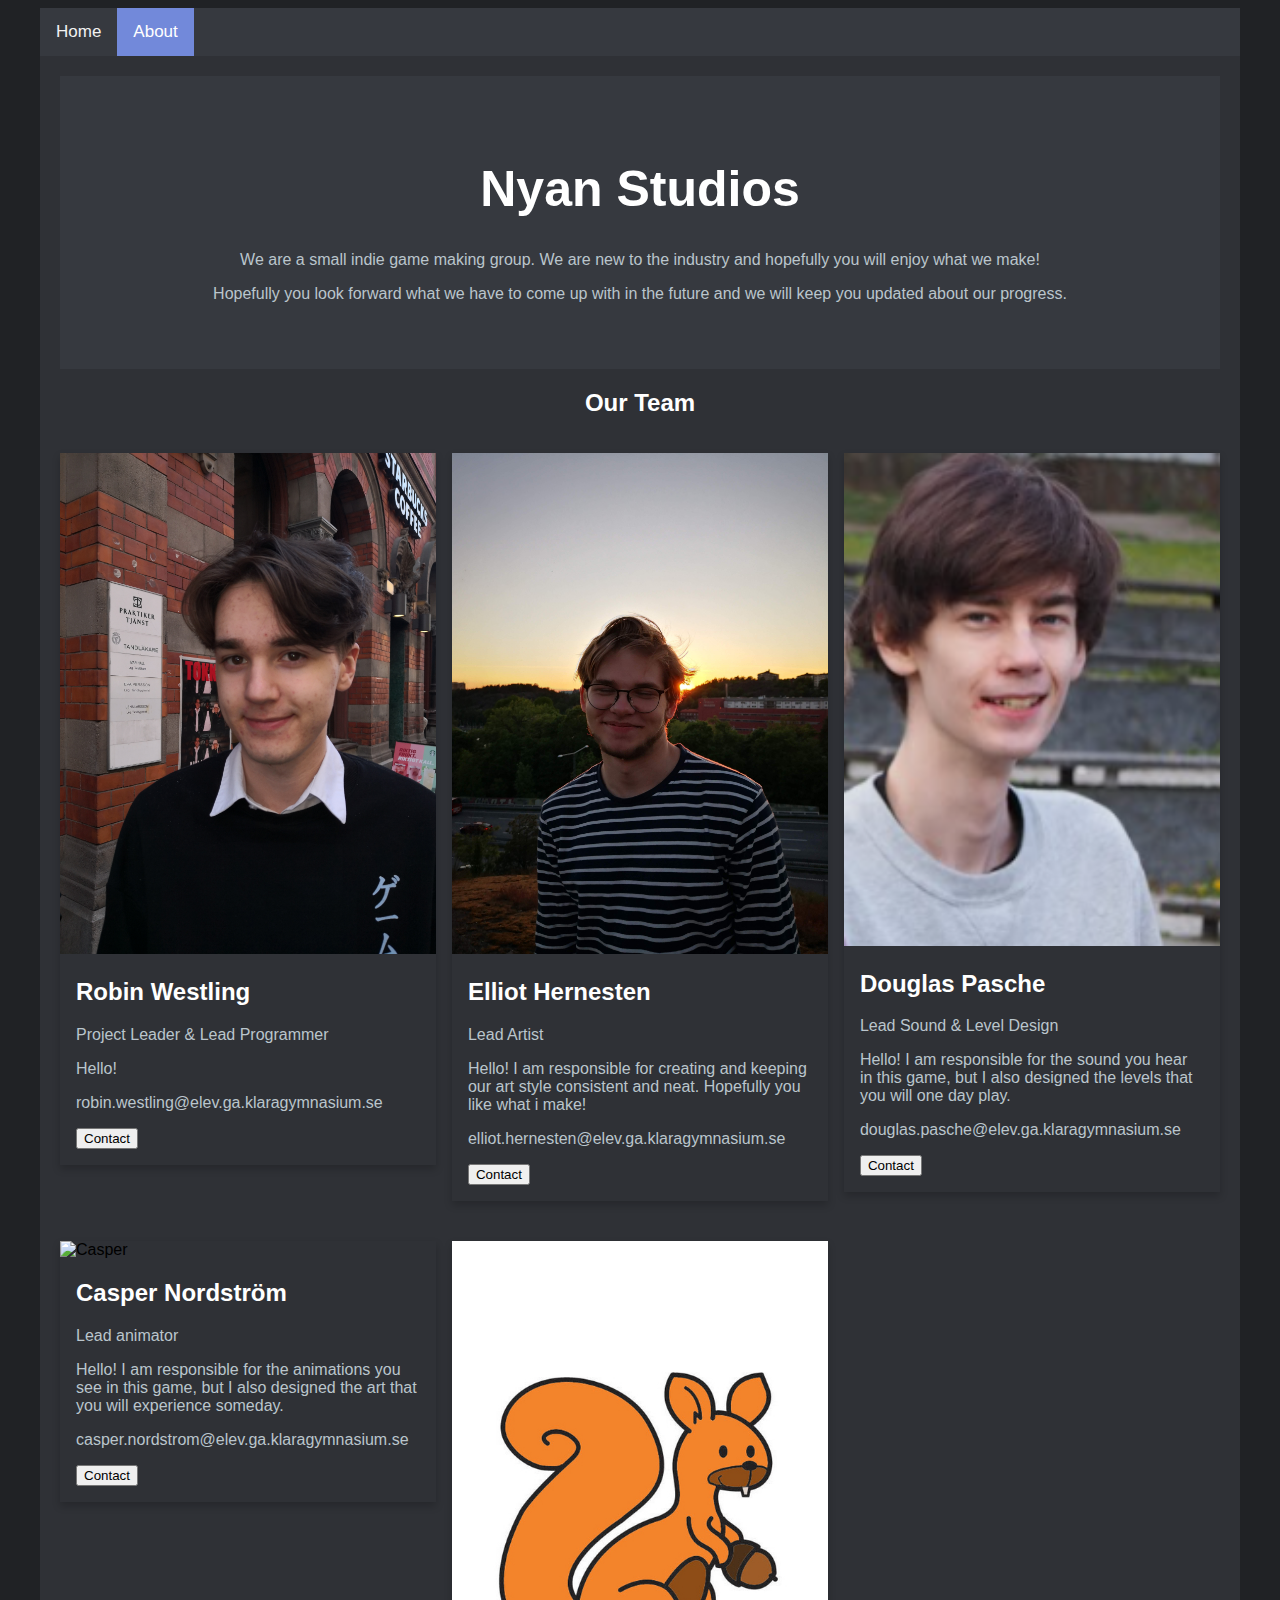
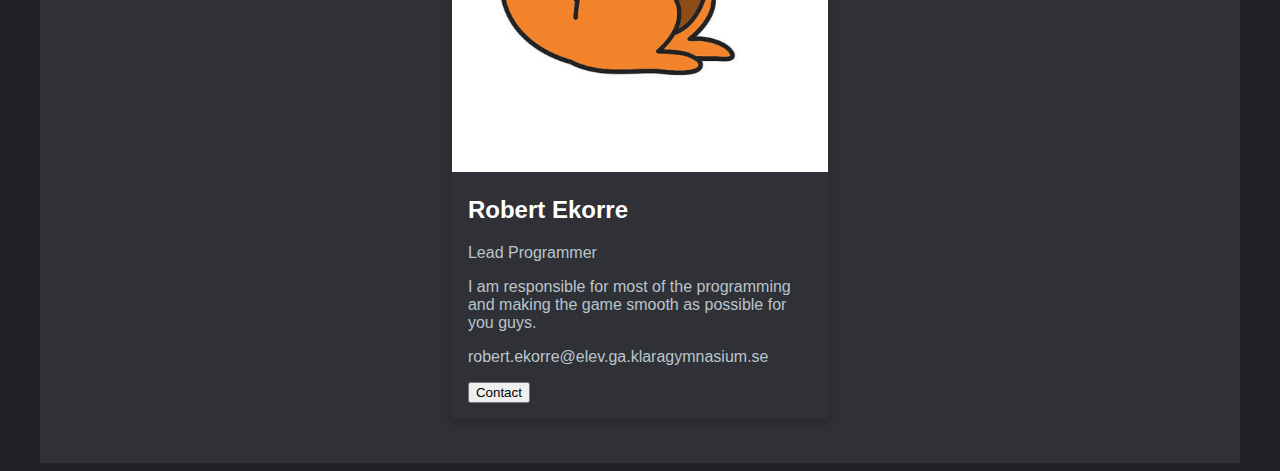
==== about.html @ c59d63da "Added about page" ====
<!DOCTYPE html>
<html lang="en">
<head>
    <meta charset="UTF-8">
    <meta http-equiv="X-UA-Compatible" content="IE=edge">
    <meta name="viewport" content="width=device-width, initial-scale=1.0">
    <link rel="stylesheet" href="style.css">
    <title>Document</title>
</head>
<body>
    <div class="topnav" id="myTopnav">
        <a href="index.html">Home</a>
        <a href="#about" class="active">About</a>
    </div>
    <div class="wrapper">
        <div class="about-section">
            <h1>Nyan Studios</h1>
            <p>We are a small indie game making group. We are new to the industry and hopefully you will enjoy what we make!</p>
            <p>Hopefully you look forward what we have to come up with in the future and we will keep you updated about our progress.</p>
          </div>
          <h2 style="text-align:center">Our Team</h2>
          <div class="row">
            <div class="column-about">
              <div class="card">
                <img src="/Images/Robin_westling.jpg" alt="Robin" style="width:100%">
                <div class="container">
                  <h2>Robin Westling</h2>
                  <p class="title">Project Leader & Lead Programmer</p>
                  <p>Hello!  </p>
                  <p>robin.westling@elev.ga.klaragymnasium.se</p>
                  <p><button class="button">Contact</button></p>
                </div>
              </div>
            </div>
          
            <div class="column-about">
              <div class="card">
                <img src="/Images/Elliot_hernesten.jpg" alt="Elliot" style="width:100%">
                <div class="container">
                  <h2>Elliot Hernesten</h2>
                  <p class="title">Lead Artist</p>
                  <p>Hello! I am responsible for creating and keeping our art style consistent and neat. Hopefully you like what i make!</p>
                  <p>elliot.hernesten@elev.ga.klaragymnasium.se</p>
                  <p><button class="button">Contact</button></p>
                </div>
              </div>
            </div>
          
            <div class="column-about">
              <div class="card">
                <img src="/Images/Douglas_pasche.PNG" alt="Douglas" style="width:100%">
                <div class="container">
                  <h2>Douglas Pasche</h2>
                  <p class="title">Lead Sound & Level Design</p>
                  <p>Hello! I am responsible for the sound you hear in this game, but I also designed the levels that you will one day play.</p>
                  <p>douglas.pasche@elev.ga.klaragymnasium.se</p>
                  <p><button class="button">Contact</button></p>
                </div>
              </div>
            </div>
          </div>
          <div class="row">
            <div class="column-about">
              <div class="card">
                <img src="/Images/Casper_nordström.JPG" alt="Casper" style="width:100%">
                <div class="container">
                  <h2>Casper Nordström</h2>
                  <p class="title">Lead animator</p>
                  <p>Hello! I am responsible for the animations you see in this game, but I also designed the art that you will experience someday.</p>
                  <p>casper.nordstrom@elev.ga.klaragymnasium.se</p>
                  <p><button class="button">Contact</button></p>
                </div>
              </div>
            </div>

            <div class="column-about">
              <div class="card">
                <img src="/Images/Ekorre.jpg" alt="Robert" style="width:100%">
                <div class="container">
                  <h2>Robert Ekorre</h2>
                  <p class="title">Lead Programmer</p>
                  <p>I am responsible for most of the programming and making the game smooth as possible for you guys.</p>
                  <p>robert.ekorre@elev.ga.klaragymnasium.se</p>
                  <p><button class="button">Contact</button></p>
                </div>
              </div>
            </div>
          </div>
    </div>
    
</body>
</html>
---- style.css ----
* {
    box-sizing: border-box;
  }

  body {
    background-color: #202225;
    font-family: Arial;
  }
  

  .wrapper {
    max-width: 1200px;
    margin-left: auto;
    margin-right: auto;
    padding: 20px;
    background-color: #2f3136;
  }

  /* Center website */
  .main {
    max-width: 1000px;
    margin: auto;
  }
  
  h1 {
    font-size: 50px;
    hyphens: auto;
    color: #ffffff;
  }

  :is(h2, h3, h4, h5, h6) {
    color: #ffffff;;
    hyphens: auto;
  }


  p {
      color: #bac5cc;
  }
  
  .row {
    margin: 8px -16px;
  }
  
  /* Add padding BETWEEN each column (if you want) */
  .row,
  .row > .column {
    padding: 8px;
  }
  
  /* Create four equal columns that floats next to each other */
  .column {
    float: left;
    width: 25%;
  }
  .column-about{
    float: left;
    width: 33.33%;
  }
  
  /* Clear floats after rows */
  .row:after {
    content: "";
    display: table;
    clear: both;
  }
  
  /* Content */
  .content {
    background-color: #36393f;
    padding: 10px;
  }

  .card {
    box-shadow: 0 4px 8px 0 rgba(0, 0, 0, 0.2);
    margin: 8px;
  }
  
  .about-section {
    padding: 50px;
    text-align: center;
    background-color: #36393f;
    color: white;
  }

  .container {
    padding: 0 16px;
  }
  
  .container::after, .row::after {
    content: "";
    clear: both;
    display: table;
  }
 

  /* The "show" class is added to the filtered elements */
.show {
  display: block;
}

/* Style the buttons */
.btn {
  border: none;
  outline: none;
  padding: 12px 16px;
  background-color: white;
  cursor: pointer;
}


/* Add a grey background color on mouse-over */
.btn:hover {
  background-color: #ddd;
}

/* Add a dark background color to the active button */
.btn.active {
  background-color: #666;
   color: white;
}

.switch {
  position: relative;
  float: right;
  width: 60px;
  height: 34px;
}

input[type="checkbox"]{
  -webkit-appearance: none;
  visibility: hidden;
  display: none;
}  

.check{
  display: block;
  height: 20px;
  width: 40px;
  background: #7289da;
  border-radius: 20px;
  cursor: pointer;
  transition: ease-in 0.3s;
  overflow: hidden;
}

input[type="checkbox"]:checked ~ .check {
  background: white;
  box-shadow: 0 0 0 1200px #7289da;
}

.check:before {
  content: '';
  display: block;
  position: absolute;
  height: 16px;
  width: 16px;
  background: white;
  border-radius: 50%;
  top: 2px;
  left: 2px;
  transition: 0.5s;
}

input[type="checkbox"]:checked ~ .check:before {
  background: #7289da;
  position: absolute;
  transform: translateX(20px);
}

  /* Responsive layout - makes a two column-layout instead of four columns */
  @media screen and (max-width: 900px) {
    .column {
      width: 50%;
    }
  }
  
  /* Responsive layout - makes the two columns stack on top of each other instead of next to each other */
  @media screen and (max-width: 600px) {
    .column {
      width: 100%;
    }
  }

  /* Add a black background color to the top navigation */
  .topnav {
    background-color: #36393f;
    overflow: hidden;
    max-width: 1200px;
    margin-left: auto;
    margin-right: auto;
  }
  
  /* Style the links inside the navigation bar */
  .topnav a {
    float: left;
    display: block;
    color: #f2f2f2;
    text-align: center;
    padding: 14px 16px;
    text-decoration: none;
    font-size: 17px;
  }
  
  /* Change the color of links on hover */
  .topnav a:hover {
    background-color: #ddd;
    color: black;
  }
  
  /* Add an active class to highlight the current page */
  .topnav a.active {
    background-color: #7289da;
    color: white;
  }

  .sticky {
    position: fixed;
    top: 0;
    width: 100%
  }
  
  /* Add some top padding to the page content to prevent sudden quick movement (as the header gets a new position at the top of the page (position:fixed and top:0) */
  .sticky + .topnav a {
    padding-top: 102px;
  }
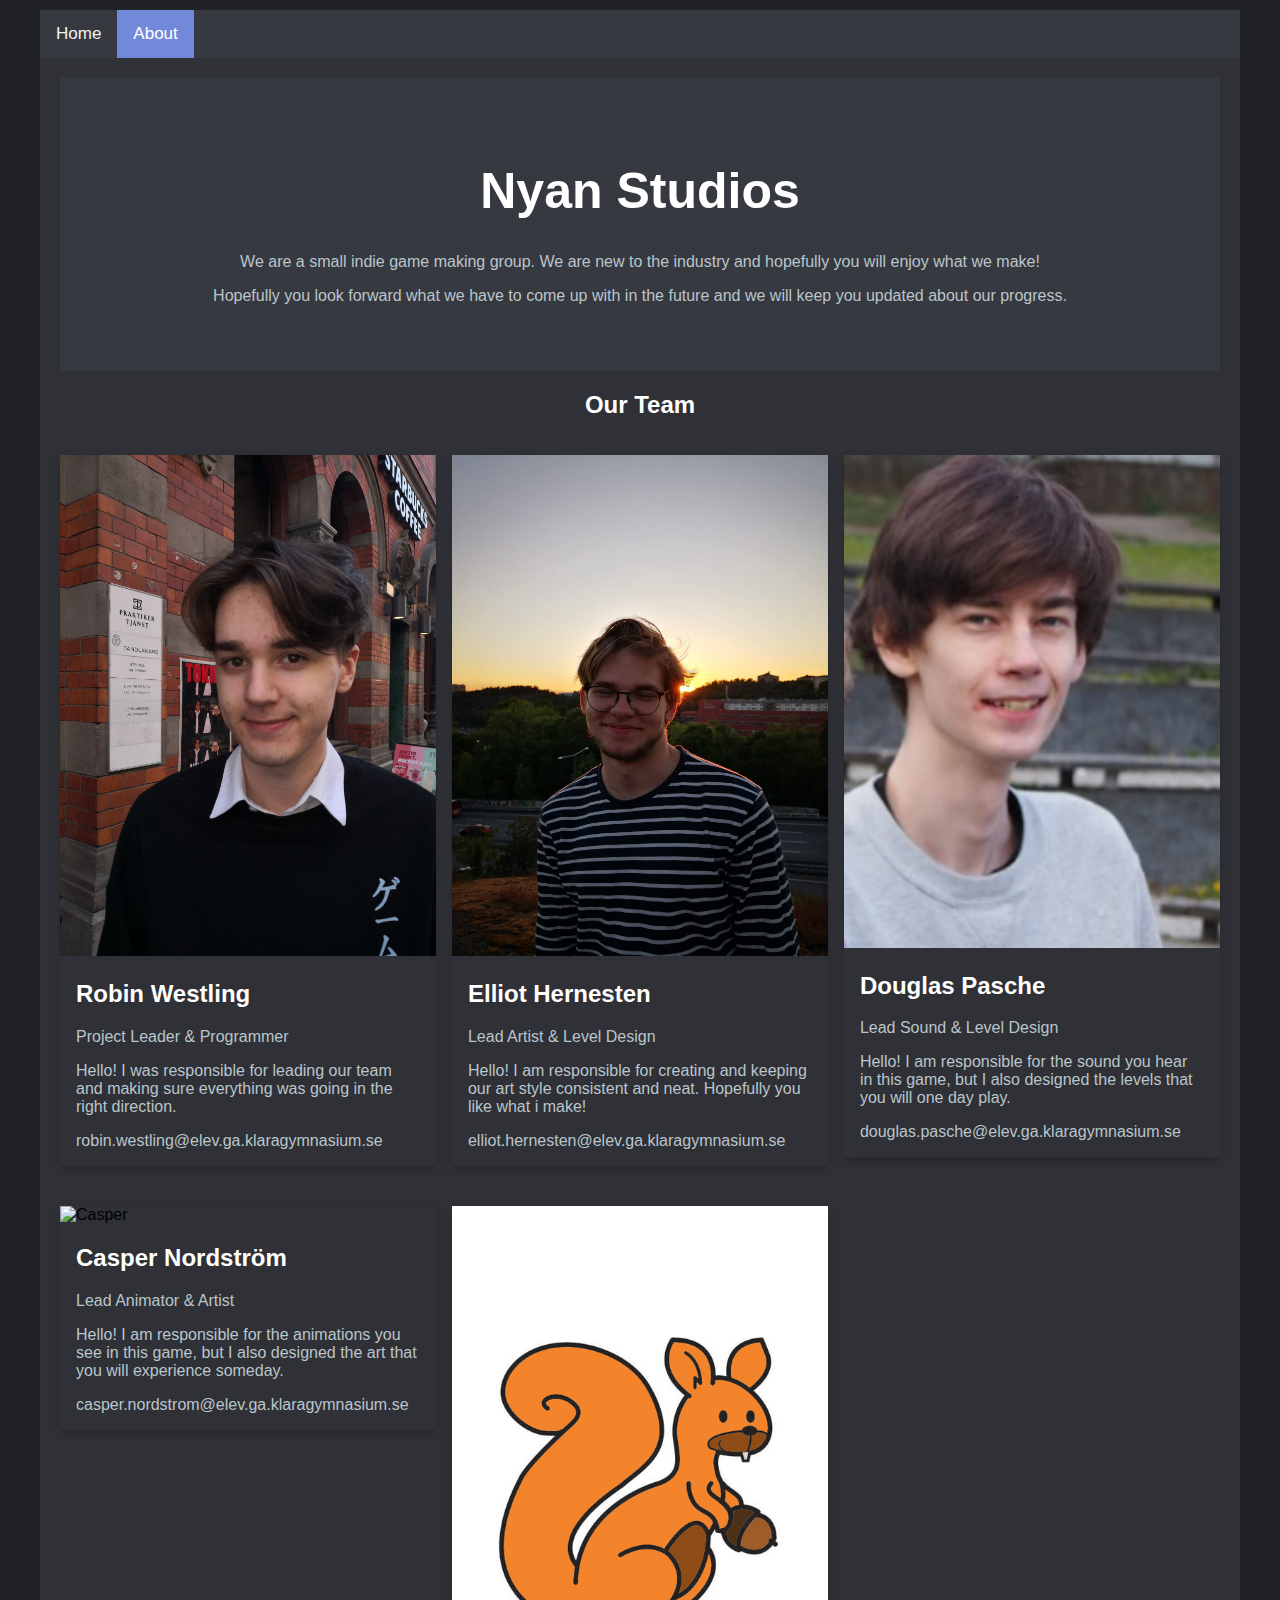
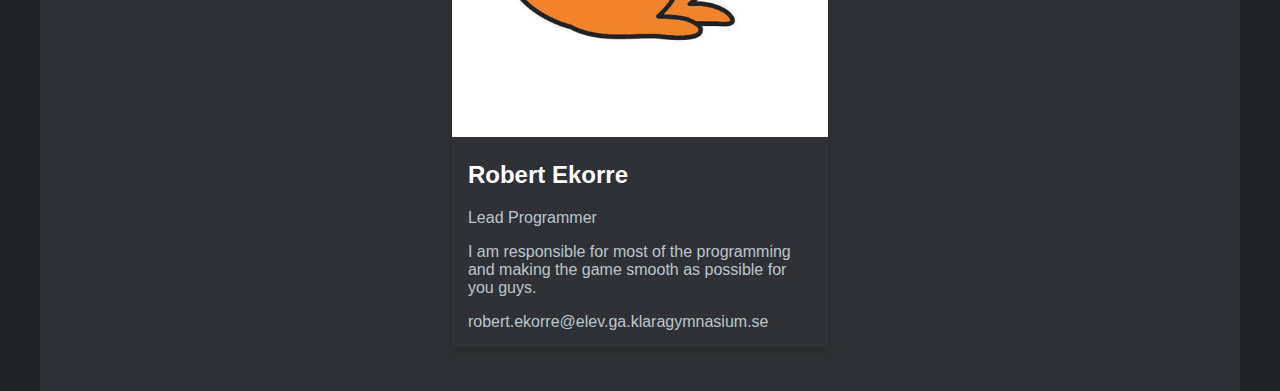
==== commit d6db3c92: "Removed local path and fixed responsiveness" ====
--- a/about.html
+++ b/about.html
@@ -5,6 +5,7 @@
     <meta http-equiv="X-UA-Compatible" content="IE=edge">
     <meta name="viewport" content="width=device-width, initial-scale=1.0">
     <link rel="stylesheet" href="style.css">
+    <link rel="stylesheet" href="path/to/font-awesome/css/font-awesome.min.css">
     <title>Document</title>
 </head>
 <body>
@@ -22,39 +23,36 @@
           <div class="row">
             <div class="column-about">
               <div class="card">
-                <img src="/Images/Robin_westling.jpg" alt="Robin" style="width:100%">
+                <img src="Images/Robin_westling.jpg" alt="Robin" style="width:100%">
                 <div class="container">
                   <h2>Robin Westling</h2>
-                  <p class="title">Project Leader & Lead Programmer</p>
-                  <p>Hello!  </p>
+                  <p class="title">Project Leader & Programmer</p>
+                  <p>Hello! I was responsible for leading our team and making sure everything was going in the right direction.  </p>
                   <p>robin.westling@elev.ga.klaragymnasium.se</p>
-                  <p><button class="button">Contact</button></p>
                 </div>
               </div>
             </div>
           
             <div class="column-about">
               <div class="card">
-                <img src="/Images/Elliot_hernesten.jpg" alt="Elliot" style="width:100%">
+                <img src="Images/Elliot_hernesten.jpg" alt="Elliot" style="width:100%">
                 <div class="container">
                   <h2>Elliot Hernesten</h2>
-                  <p class="title">Lead Artist</p>
+                  <p class="title">Lead Artist & Level Design</p>
                   <p>Hello! I am responsible for creating and keeping our art style consistent and neat. Hopefully you like what i make!</p>
                   <p>elliot.hernesten@elev.ga.klaragymnasium.se</p>
-                  <p><button class="button">Contact</button></p>
                 </div>
               </div>
             </div>
           
             <div class="column-about">
               <div class="card">
-                <img src="/Images/Douglas_pasche.PNG" alt="Douglas" style="width:100%">
+                <img src="Images/Douglas_pasche.PNG" alt="Douglas" style="width:100%">
                 <div class="container">
                   <h2>Douglas Pasche</h2>
                   <p class="title">Lead Sound & Level Design</p>
                   <p>Hello! I am responsible for the sound you hear in this game, but I also designed the levels that you will one day play.</p>
                   <p>douglas.pasche@elev.ga.klaragymnasium.se</p>
-                  <p><button class="button">Contact</button></p>
                 </div>
               </div>
             </div>
@@ -62,26 +60,24 @@
           <div class="row">
             <div class="column-about">
               <div class="card">
-                <img src="/Images/Casper_nordström.JPG" alt="Casper" style="width:100%">
+                <img src="Images/Casper_nordström.JPG" alt="Casper" style="width:100%">
                 <div class="container">
                   <h2>Casper Nordström</h2>
-                  <p class="title">Lead animator</p>
+                  <p class="title">Lead Animator & Artist</p>
                   <p>Hello! I am responsible for the animations you see in this game, but I also designed the art that you will experience someday.</p>
                   <p>casper.nordstrom@elev.ga.klaragymnasium.se</p>
-                  <p><button class="button">Contact</button></p>
+               
                 </div>
               </div>
             </div>
-
             <div class="column-about">
               <div class="card">
-                <img src="/Images/Ekorre.jpg" alt="Robert" style="width:100%">
+                <img src="Images/Ekorre.jpg" alt="Robert" style="width:100%">
                 <div class="container">
                   <h2>Robert Ekorre</h2>
                   <p class="title">Lead Programmer</p>
                   <p>I am responsible for most of the programming and making the game smooth as possible for you guys.</p>
                   <p>robert.ekorre@elev.ga.klaragymnasium.se</p>
-                  <p><button class="button">Contact</button></p>
                 </div>
               </div>
             </div>
--- a/style.css
+++ b/style.css
@@ -5,11 +5,14 @@
   body {
     background-color: #202225;
     font-family: Arial;
+    margin: 0;
+    padding-top: 10px;
   }
   
 
   .wrapper {
     max-width: 1200px;
+    overflow: hidden;
     margin-left: auto;
     margin-right: auto;
     padding: 20px;
@@ -37,6 +40,11 @@
   p {
       color: #bac5cc;
   }
+
+  a {
+    color: #38a6ec;
+    text-decoration: none;
+  }
   
   .row {
     margin: 8px -16px;
@@ -52,6 +60,7 @@
   .column {
     float: left;
     width: 25%;
+    display: none;
   }
   .column-about{
     float: left;
@@ -104,20 +113,21 @@
   border: none;
   outline: none;
   padding: 12px 16px;
-  background-color: white;
+  background-color: #36393f;
+  color: #f2f2f2;
   cursor: pointer;
 }
 
 
 /* Add a grey background color on mouse-over */
 .btn:hover {
-  background-color: #ddd;
+  background-color: #202225;
 }
 
 /* Add a dark background color to the active button */
 .btn.active {
-  background-color: #666;
-   color: white;
+    background-color: #7289da;
+    color: white;
 }
 
 .switch {
@@ -173,12 +183,18 @@
     .column {
       width: 50%;
     }
+    .column-about{
+      width:50%;
+    }
   }
   
   /* Responsive layout - makes the two columns stack on top of each other instead of next to each other */
   @media screen and (max-width: 600px) {
     .column {
       width: 100%;
+    }
+    .column-about{
+      width:100%;
     }
   }
 
@@ -215,9 +231,9 @@
   }
 
   .sticky {
-    position: fixed;
+    position: sticky;
     top: 0;
-    width: 100%
+    width: 100%;
   }
   
   /* Add some top padding to the page content to prevent sudden quick movement (as the header gets a new position at the top of the page (position:fixed and top:0) */
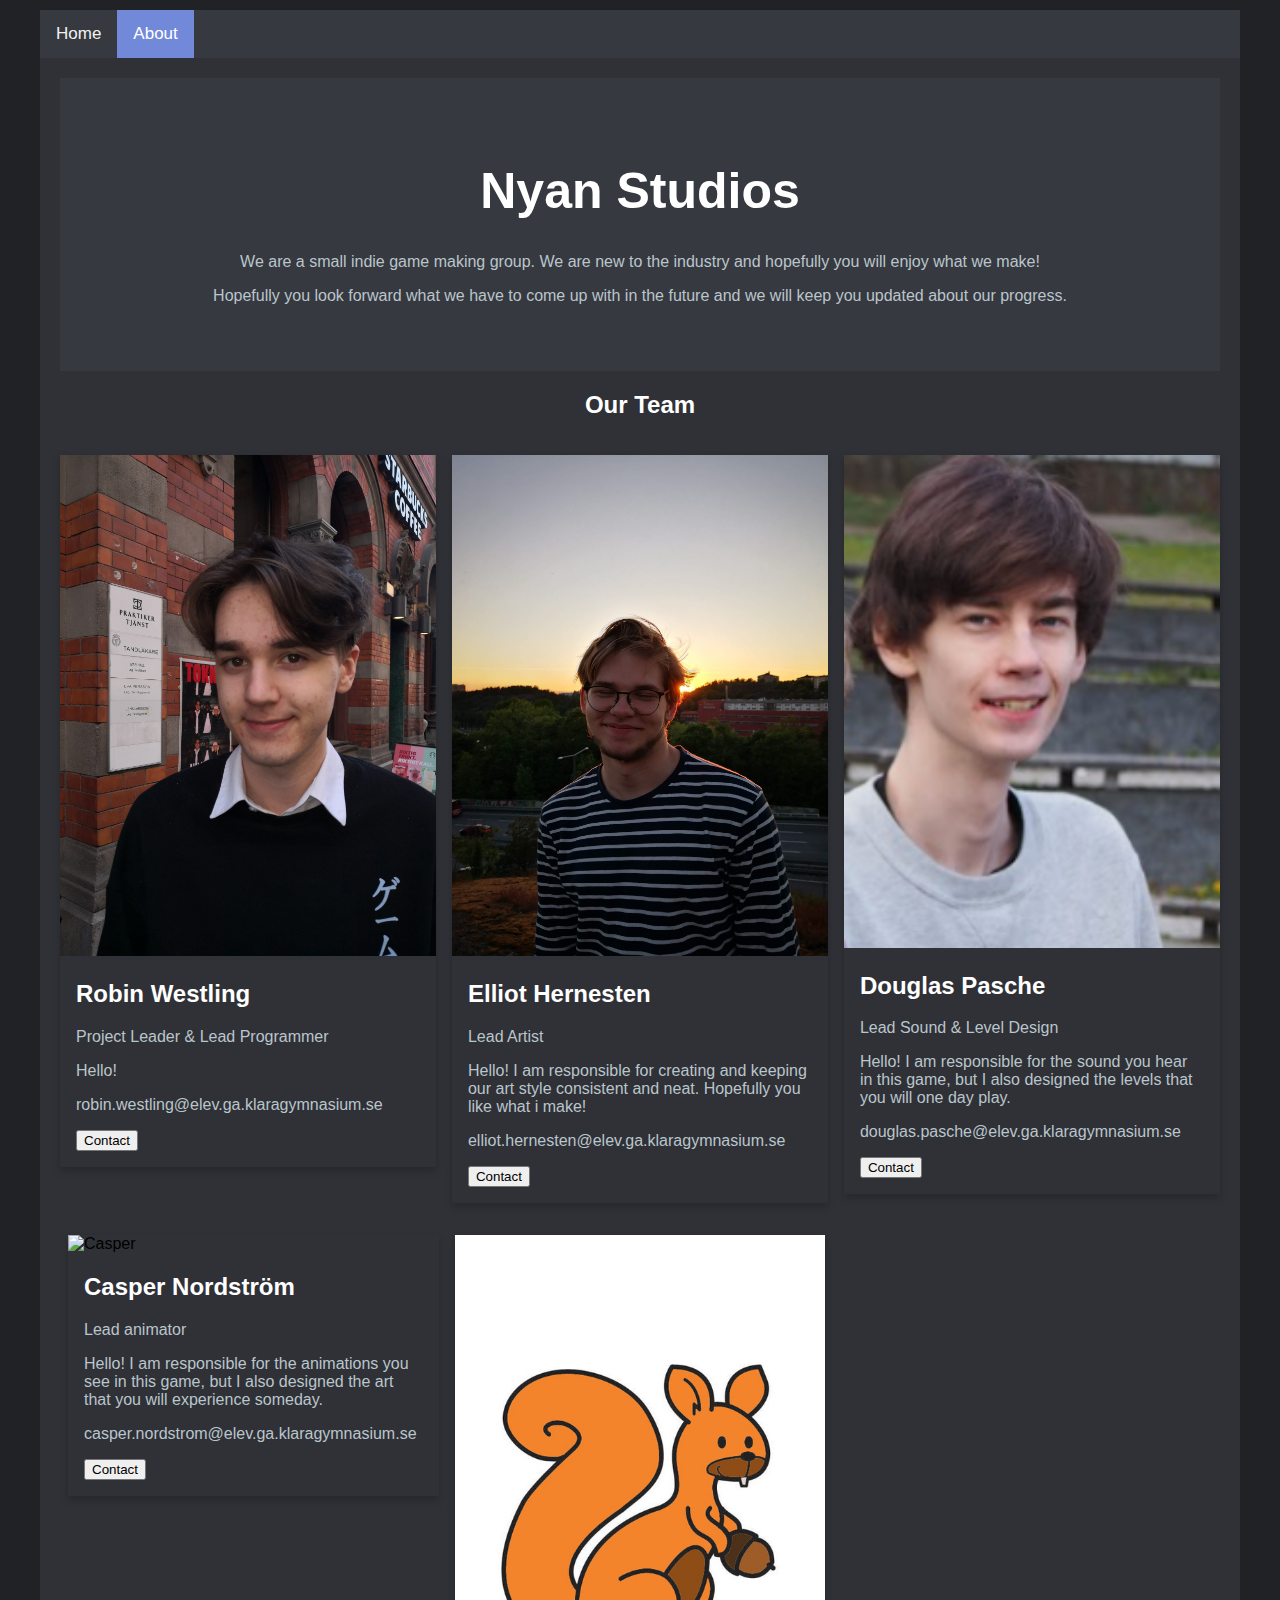
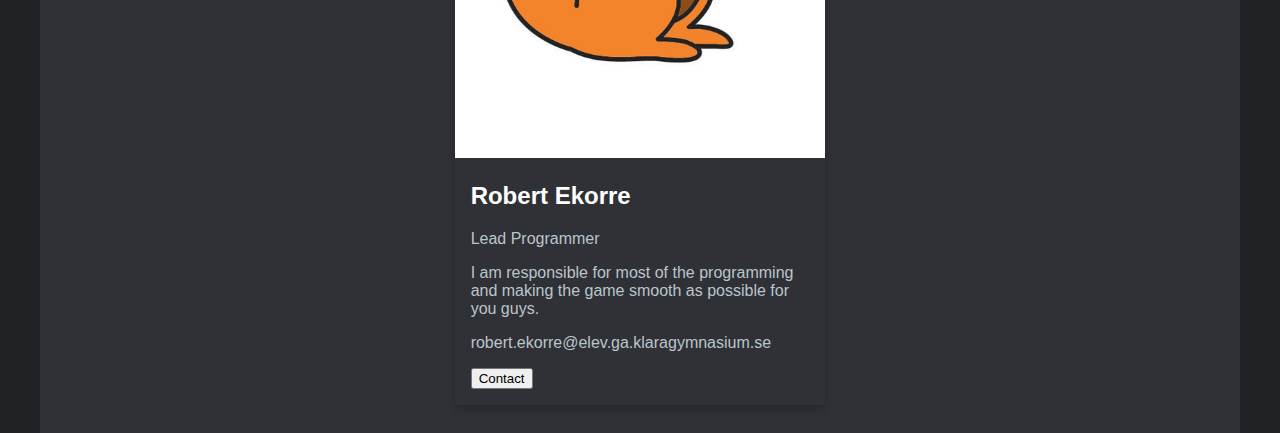
==== commit 964c658c: "four" ====
--- a/about.html
+++ b/about.html
@@ -5,7 +5,6 @@
     <meta http-equiv="X-UA-Compatible" content="IE=edge">
     <meta name="viewport" content="width=device-width, initial-scale=1.0">
     <link rel="stylesheet" href="style.css">
-    <link rel="stylesheet" href="path/to/font-awesome/css/font-awesome.min.css">
     <title>Document</title>
 </head>
 <body>
@@ -26,25 +25,25 @@
                 <img src="Images/Robin_westling.jpg" alt="Robin" style="width:100%">
                 <div class="container">
                   <h2>Robin Westling</h2>
-                  <p class="title">Project Leader & Programmer</p>
-                  <p>Hello! I was responsible for leading our team and making sure everything was going in the right direction.  </p>
-                  <p>robin.westling@elev.ga.klaragymnasium.se</p>
+                  <p class="title">Project Leader & Lead Programmer</p>
+                  <p>Hello!  </p>
+                  <p class="mail">robin.westling@elev.ga.klaragymnasium.se</p>
+                  <p><button class="button">Contact</button></p>
                 </div>
               </div>
             </div>
-          
             <div class="column-about">
               <div class="card">
                 <img src="Images/Elliot_hernesten.jpg" alt="Elliot" style="width:100%">
                 <div class="container">
                   <h2>Elliot Hernesten</h2>
-                  <p class="title">Lead Artist & Level Design</p>
+                  <p class="title">Lead Artist</p>
                   <p>Hello! I am responsible for creating and keeping our art style consistent and neat. Hopefully you like what i make!</p>
-                  <p>elliot.hernesten@elev.ga.klaragymnasium.se</p>
+                  <p class="mail">elliot.hernesten@elev.ga.klaragymnasium.se</p>
+                  <p><button class="button">Contact</button></p>
                 </div>
               </div>
             </div>
-          
             <div class="column-about">
               <div class="card">
                 <img src="Images/Douglas_pasche.PNG" alt="Douglas" style="width:100%">
@@ -52,21 +51,21 @@
                   <h2>Douglas Pasche</h2>
                   <p class="title">Lead Sound & Level Design</p>
                   <p>Hello! I am responsible for the sound you hear in this game, but I also designed the levels that you will one day play.</p>
-                  <p>douglas.pasche@elev.ga.klaragymnasium.se</p>
+                  <p class="mail">douglas.pasche@elev.ga.klaragymnasium.se</p>
+                  <p><button class="button">Contact</button></p>
                 </div>
               </div>
             </div>
-          </div>
-          <div class="row">
-            <div class="column-about">
+          </div>   
+          <div class="column-about">
               <div class="card">
                 <img src="Images/Casper_nordström.JPG" alt="Casper" style="width:100%">
                 <div class="container">
                   <h2>Casper Nordström</h2>
-                  <p class="title">Lead Animator & Artist</p>
+                  <p class="title">Lead animator</p>
                   <p>Hello! I am responsible for the animations you see in this game, but I also designed the art that you will experience someday.</p>
-                  <p>casper.nordstrom@elev.ga.klaragymnasium.se</p>
-               
+                  <p class="mail">casper.nordstrom@elev.ga.klaragymnasium.se</p>
+                  <p><button class="button">Contact</button></p>
                 </div>
               </div>
             </div>
@@ -77,11 +76,12 @@
                   <h2>Robert Ekorre</h2>
                   <p class="title">Lead Programmer</p>
                   <p>I am responsible for most of the programming and making the game smooth as possible for you guys.</p>
-                  <p>robert.ekorre@elev.ga.klaragymnasium.se</p>
+                  <p class="mail">robert.ekorre@elev.ga.klaragymnasium.se</p>
+                  <p><button class="button">Contact</button></p>
                 </div>
               </div>
             </div>
-          </div>
+          
     </div>
     
 </body>
--- a/style.css
+++ b/style.css
@@ -39,6 +39,10 @@
 
   p {
       color: #bac5cc;
+  }
+
+  .mail {
+    word-break: break-all;
   }
 
   a {
@@ -183,18 +187,12 @@
     .column {
       width: 50%;
     }
-    .column-about{
-      width:50%;
-    }
   }
   
   /* Responsive layout - makes the two columns stack on top of each other instead of next to each other */
   @media screen and (max-width: 600px) {
     .column {
       width: 100%;
-    }
-    .column-about{
-      width:100%;
     }
   }
 
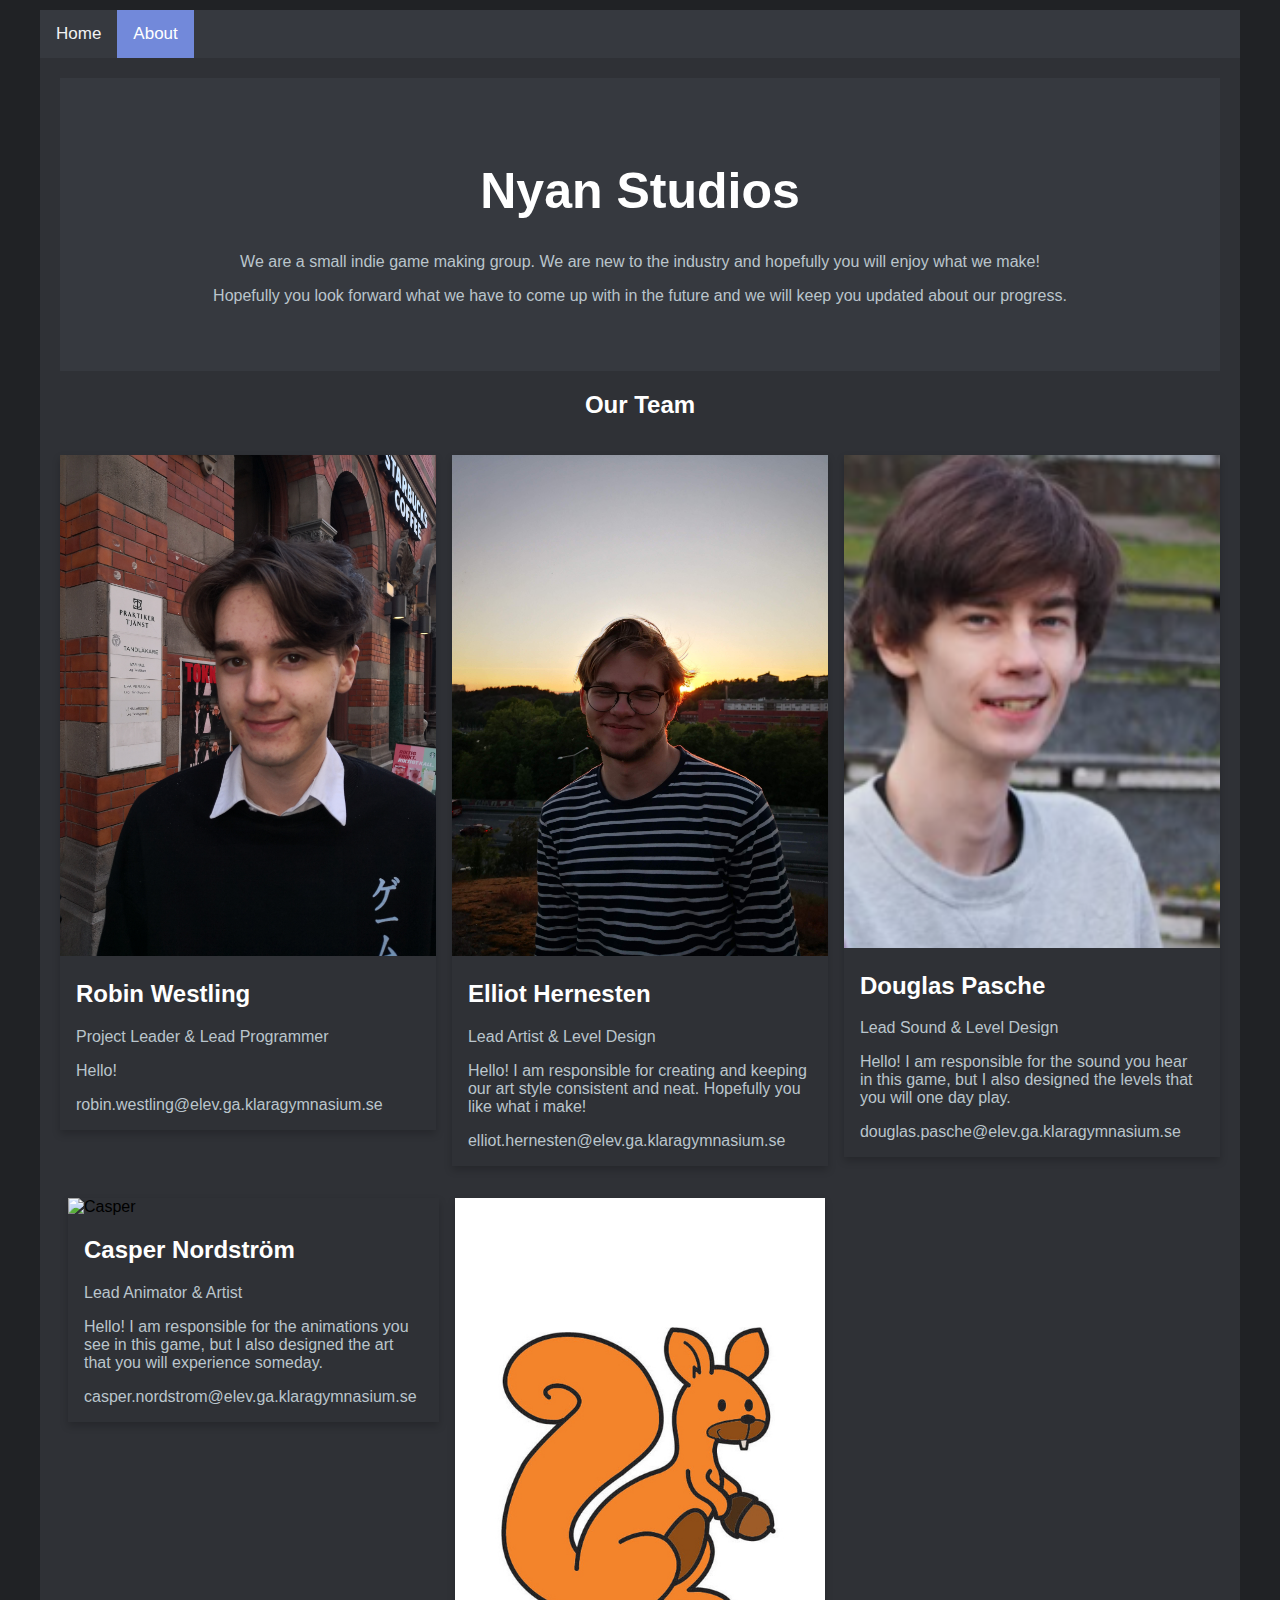
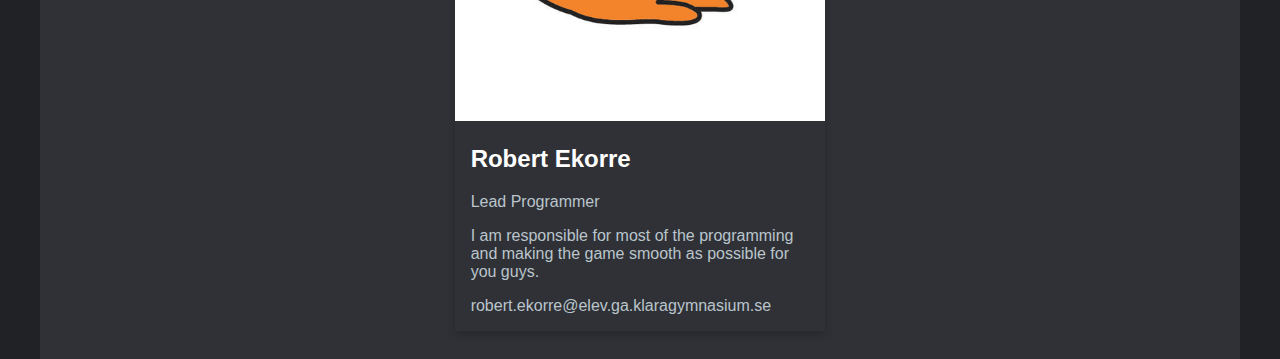
==== commit 94a9f067: "Merge branch 'master' of https://github.com/ZynyxTheFirst/WEBMoment6" ====
--- a/about.html
+++ b/about.html
@@ -5,6 +5,7 @@
     <meta http-equiv="X-UA-Compatible" content="IE=edge">
     <meta name="viewport" content="width=device-width, initial-scale=1.0">
     <link rel="stylesheet" href="style.css">
+    <link rel="stylesheet" href="path/to/font-awesome/css/font-awesome.min.css">
     <title>Document</title>
 </head>
 <body>
@@ -28,7 +29,6 @@
                   <p class="title">Project Leader & Lead Programmer</p>
                   <p>Hello!  </p>
                   <p class="mail">robin.westling@elev.ga.klaragymnasium.se</p>
-                  <p><button class="button">Contact</button></p>
                 </div>
               </div>
             </div>
@@ -37,10 +37,9 @@
                 <img src="Images/Elliot_hernesten.jpg" alt="Elliot" style="width:100%">
                 <div class="container">
                   <h2>Elliot Hernesten</h2>
-                  <p class="title">Lead Artist</p>
+                  <p class="title">Lead Artist & Level Design</p>
                   <p>Hello! I am responsible for creating and keeping our art style consistent and neat. Hopefully you like what i make!</p>
                   <p class="mail">elliot.hernesten@elev.ga.klaragymnasium.se</p>
-                  <p><button class="button">Contact</button></p>
                 </div>
               </div>
             </div>
@@ -52,7 +51,6 @@
                   <p class="title">Lead Sound & Level Design</p>
                   <p>Hello! I am responsible for the sound you hear in this game, but I also designed the levels that you will one day play.</p>
                   <p class="mail">douglas.pasche@elev.ga.klaragymnasium.se</p>
-                  <p><button class="button">Contact</button></p>
                 </div>
               </div>
             </div>
@@ -62,10 +60,9 @@
                 <img src="Images/Casper_nordström.JPG" alt="Casper" style="width:100%">
                 <div class="container">
                   <h2>Casper Nordström</h2>
-                  <p class="title">Lead animator</p>
+                  <p class="title">Lead Animator & Artist</p>
                   <p>Hello! I am responsible for the animations you see in this game, but I also designed the art that you will experience someday.</p>
                   <p class="mail">casper.nordstrom@elev.ga.klaragymnasium.se</p>
-                  <p><button class="button">Contact</button></p>
                 </div>
               </div>
             </div>
@@ -77,12 +74,10 @@
                   <p class="title">Lead Programmer</p>
                   <p>I am responsible for most of the programming and making the game smooth as possible for you guys.</p>
                   <p class="mail">robert.ekorre@elev.ga.klaragymnasium.se</p>
-                  <p><button class="button">Contact</button></p>
                 </div>
               </div>
             </div>
           
     </div>
-    
 </body>
 </html>--- a/style.css
+++ b/style.css
@@ -187,12 +187,18 @@
     .column {
       width: 50%;
     }
+    .column-about{
+      width:50%;
+    }
   }
   
   /* Responsive layout - makes the two columns stack on top of each other instead of next to each other */
   @media screen and (max-width: 600px) {
     .column {
       width: 100%;
+    }
+    .column-about{
+      width:100%;
     }
   }
 
